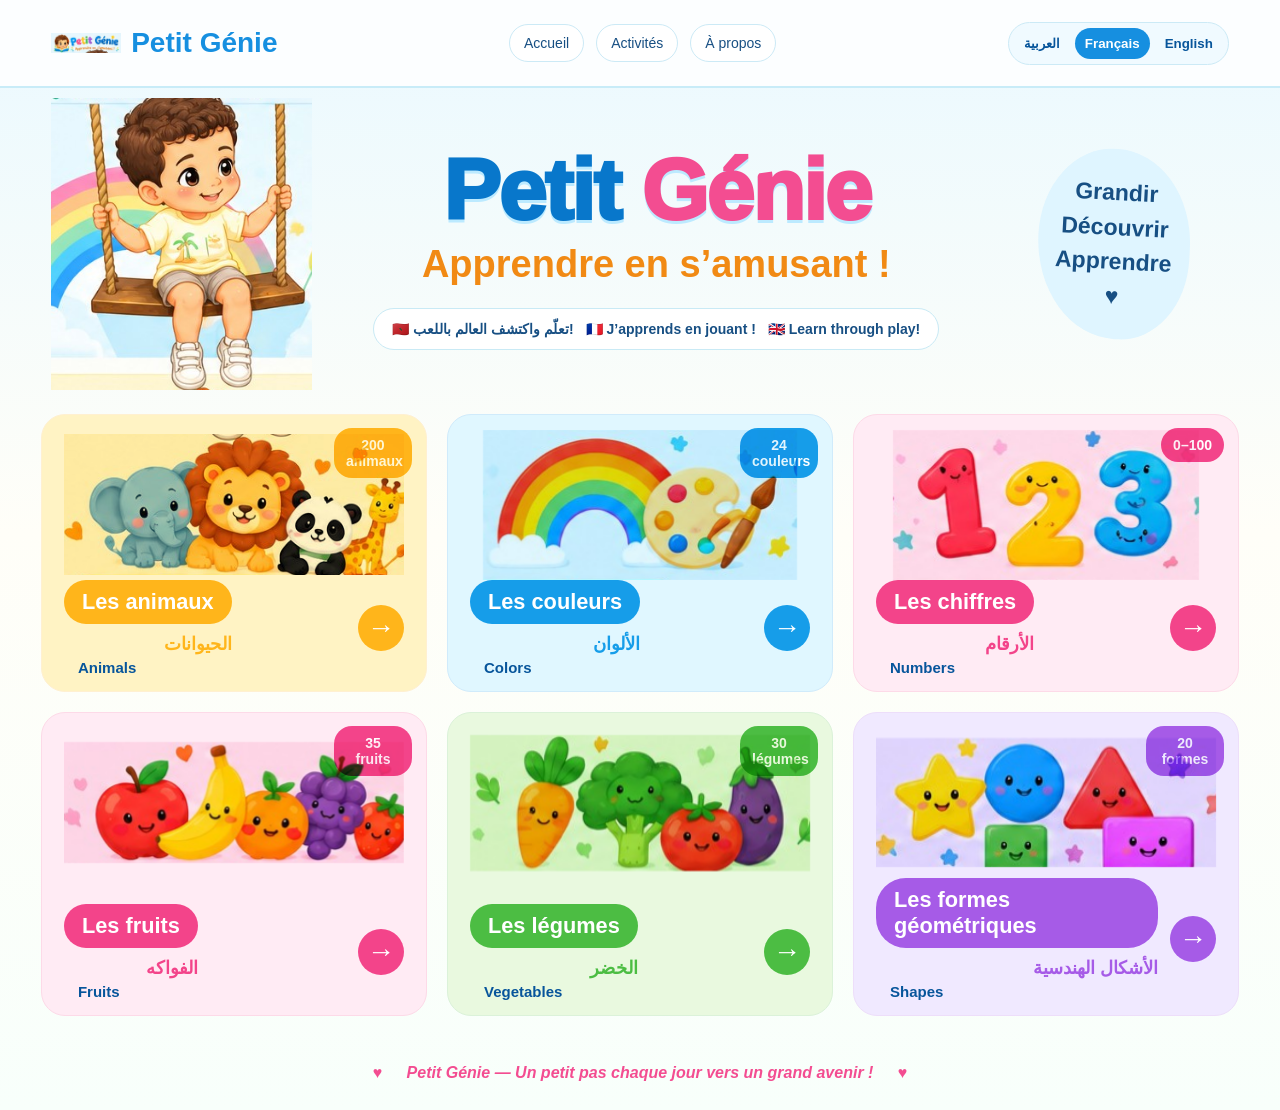
==== index.html @ d6161a0e "Add files via upload" ====
<!doctype html>
<html lang="fr"><head><meta charset="utf-8"><meta name="viewport" content="width=device-width,initial-scale=1">
<meta name="description" content="Petit Génie : apprendre en français, arabe et anglais."><title>Petit Génie — Apprendre en s’amusant !</title>
<link rel="stylesheet" href="style.css"><script defer src="language.js"></script></head>
<body><header class="topbar">
  <a class="brand" href="index.html"><img src="images/logo.png" alt="Petit Génie"><span>Petit Génie</span></a>
  <nav class="nav" aria-label="Main navigation">
    <a href="index.html" data-i18n="home">Accueil</a>
    <a href="index.html#categories" data-i18n="activities">Activités</a>
    <a href="index.html#footer" data-i18n="about">À propos</a>
  </nav>
  <div class="lang-switch" aria-label="Choose language">
    <button type="button" data-lang="ar" aria-pressed="false">العربية</button>
    <button type="button" data-lang="fr" aria-pressed="true">Français</button>
    <button type="button" data-lang="en" aria-pressed="false">English</button>
  </div>
</header>
<section class="hero">
  <img class="hero-character" src="images/enfant-balancoire.png" alt="Un enfant sur une balançoire">
  <div class="hero-center"><h1>Petit <span>Génie</span></h1><div class="tagline" data-i18n="tagline">Apprendre en s’amusant !</div>
    <div class="languages"><span>🇲🇦 <span data-i18n="hero_ar">تعلّم واكتشف العالم باللعب!</span></span><span>🇫🇷 <span data-i18n="hero_fr">J’apprends en jouant !</span></span><span>🇬🇧 <span data-i18n="hero_en">Learn through play!</span></span></div>
  </div><div class="bubble" data-i18n="bubble">Grandir<br>Découvrir<br>Apprendre<br>♥</div>
</section>
<main class="grid" id="categories"><a class="tile yellow" href="Animaux.html">
  <span class="count">200 animaux</span>
  <div class="tile-art"><img src="images/animaux.png" alt="Les animaux"></div>
  <div class="tile-bottom"><div>
    <span class="tile-title" data-i18n-category="animals">Les animaux</span>
    <div class="tile-labels"><span class="ar" lang="ar" dir="rtl">الحيوانات</span><span class="en">Animals</span></div>
  </div><span class="arrow" aria-hidden="true">→</span></div>
</a><a class="tile blue" href="Couleur.html">
  <span class="count">24 couleurs</span>
  <div class="tile-art"><img src="images/couleurs.png" alt="Les couleurs"></div>
  <div class="tile-bottom"><div>
    <span class="tile-title" data-i18n-category="colors">Les couleurs</span>
    <div class="tile-labels"><span class="ar" lang="ar" dir="rtl">الألوان</span><span class="en">Colors</span></div>
  </div><span class="arrow" aria-hidden="true">→</span></div>
</a><a class="tile pink" href="Chiffre.html">
  <span class="count">0–100</span>
  <div class="tile-art"><img src="images/chiffres.png" alt="Les chiffres"></div>
  <div class="tile-bottom"><div>
    <span class="tile-title" data-i18n-category="numbers">Les chiffres</span>
    <div class="tile-labels"><span class="ar" lang="ar" dir="rtl">الأرقام</span><span class="en">Numbers</span></div>
  </div><span class="arrow" aria-hidden="true">→</span></div>
</a><a class="tile pink" href="Fruits.html">
  <span class="count">35 fruits</span>
  <div class="tile-art"><img src="images/fruits.png" alt="Les fruits"></div>
  <div class="tile-bottom"><div>
    <span class="tile-title" data-i18n-category="fruits">Les fruits</span>
    <div class="tile-labels"><span class="ar" lang="ar" dir="rtl">الفواكه</span><span class="en">Fruits</span></div>
  </div><span class="arrow" aria-hidden="true">→</span></div>
</a><a class="tile green" href="Legume.html">
  <span class="count">30 légumes</span>
  <div class="tile-art"><img src="images/legumes.png" alt="Les légumes"></div>
  <div class="tile-bottom"><div>
    <span class="tile-title" data-i18n-category="vegetables">Les légumes</span>
    <div class="tile-labels"><span class="ar" lang="ar" dir="rtl">الخضر</span><span class="en">Vegetables</span></div>
  </div><span class="arrow" aria-hidden="true">→</span></div>
</a><a class="tile purple" href="Forme.html">
  <span class="count">20 formes</span>
  <div class="tile-art"><img src="images/formes.png" alt="Les formes géométriques"></div>
  <div class="tile-bottom"><div>
    <span class="tile-title" data-i18n-category="shapes">Les formes géométriques</span>
    <div class="tile-labels"><span class="ar" lang="ar" dir="rtl">الأشكال الهندسية</span><span class="en">Shapes</span></div>
  </div><span class="arrow" aria-hidden="true">→</span></div>
</a></main>
<footer class="footer" id="footer"><span>♥</span> <span data-i18n="footer">Petit Génie — Un petit pas chaque jour vers un grand avenir !</span> <span>♥</span></footer>
</body></html>
---- style.css ----
:root{--blue:#168fe0;--dark:#07559b;--pink:#f34d91;--yellow:#ffb91e;--green:#48bd43;--purple:#a45be7;--ink:#174f83;--paper:#fffdf7}
*{box-sizing:border-box}html{scroll-behavior:smooth}body{margin:0;font-family:Arial,"Tahoma",sans-serif;color:var(--ink);background:linear-gradient(180deg,#eaf9ff 0,#fffef8 48%,#f8fffb 100%);min-height:100vh}
a{color:inherit;text-decoration:none}.topbar{display:flex;align-items:center;justify-content:space-between;gap:18px;padding:12px clamp(16px,4vw,56px);border-bottom:2px solid #c8ecf8;background:#ffffffd9;position:relative;z-index:2}.brand{display:flex;align-items:center;gap:10px;font-weight:900;color:var(--blue);font-size:clamp(18px,2.4vw,28px)}.brand img{width:70px;height:62px;object-fit:contain}.nav{display:flex;gap:12px;align-items:center;flex-wrap:wrap;font-size:14px}.nav a,.pill{background:#fff;border:1px solid #cceaf6;border-radius:24px;padding:10px 14px}.nav a:hover,.nav a.active{background:#e4f7ff;border-color:#8dd5f0}.hero{display:grid;grid-template-columns:minmax(140px, .8fr) minmax(300px,2fr) minmax(120px,.7fr);align-items:center;gap:18px;padding:10px clamp(16px,4vw,56px) 24px;max-width:1500px;margin:auto}.hero-character{width:100%;max-height:315px;object-fit:contain;object-position:center bottom}.hero-center{text-align:center}.hero h1{font-size:clamp(38px,7vw,86px);line-height:1;margin:10px 0;color:#0877cb;font-weight:1000;letter-spacing:-2px;text-shadow:0 3px #bceaff}.hero h1 span{color:#f34d91}.tagline{font-size:clamp(21px,3vw,38px);font-weight:900;color:#f18a14;margin:10px 0 22px}.languages{display:inline-flex;gap:12px;flex-wrap:wrap;justify-content:center;background:#fff;border:1px solid #c9eaf5;border-radius:28px;padding:12px 18px;font-weight:bold;font-size:14px}.bubble{justify-self:center;background:#dff5ff;border-radius:48% 52% 45% 55%;padding:26px 18px;text-align:center;font-size:clamp(16px,2vw,23px);font-weight:bold;transform:rotate(3deg);line-height:1.5}.grid{display:grid;grid-template-columns:repeat(3,minmax(0,1fr));gap:20px;max-width:1450px;margin:0 auto;padding:0 clamp(16px,3.2vw,48px) 30px}.tile{--tile:#fff3c4;--accent:#ffb51b;background:var(--tile);border:1px solid color-mix(in srgb,var(--accent) 20%,white);border-radius:24px;min-height:265px;padding:15px 22px;display:flex;flex-direction:column;position:relative;overflow:hidden;transition:transform .18s,box-shadow .18s}.tile:hover{transform:translateY(-4px);box-shadow:0 12px 24px #6bb7d51c}.tile.blue{--tile:#e0f7ff;--accent:#169de9}.tile.pink{--tile:#ffebf4;--accent:#f3448a}.tile.green{--tile:#e9f9df;--accent:#4cbd43}.tile.purple{--tile:#f0e9ff;--accent:#a65be7}.tile-art{height:150px;display:flex;align-items:center;justify-content:center}.tile-art img{width:100%;height:100%;object-fit:contain;mix-blend-mode:multiply}.count{position:absolute;right:14px;top:13px;background:var(--accent);color:white;border-radius:18px;padding:9px 12px;text-align:center;font-size:14px;font-weight:bold;max-width:78px}.tile-bottom{display:flex;align-items:center;gap:12px;margin-top:auto}.tile-title{display:inline-block;background:var(--accent);color:white;border-radius:30px;padding:9px 18px;font-size:clamp(16px,1.7vw,22px);font-weight:bold}.tile-labels{display:flex;flex-direction:column;gap:4px;margin:9px 0 0 14px;font-weight:bold}.tile-labels .ar{font-size:18px;color:var(--accent)}.tile-labels .en{font-size:15px;color:var(--dark)}.arrow{margin-left:auto;align-self:center;flex:0 0 46px;width:46px;height:46px;border-radius:50%;background:var(--accent);color:white;display:grid;place-items:center;font-size:28px}.footer{text-align:center;padding:18px 12px 28px;color:#1766a6;font-weight:bold;font-style:italic}.footer span{color:#f34d91;padding:0 10px}.lesson{max-width:1050px;margin:25px auto 50px;padding:0 20px}.lesson-panel{background:white;border:2px solid #d6f0fa;border-radius:28px;padding:clamp(20px,4vw,42px);box-shadow:0 10px 28px #59b4d51a;text-align:center}.lesson h1{font-size:clamp(30px,5vw,54px);margin:8px 0;color:var(--accent,#168fe0)}.lesson-art{width:min(100%,520px);height:270px;object-fit:contain;margin:8px auto}.lesson p{font-size:18px;line-height:1.7}.back{display:inline-block;margin-top:18px;background:var(--blue);color:white;border-radius:24px;padding:12px 22px;font-weight:bold}.examples{display:flex;flex-wrap:wrap;justify-content:center;gap:12px;margin:22px 0}.example{background:#f0faff;border:1px solid #d5eff8;border-radius:18px;padding:14px 18px;font-size:20px;font-weight:bold}
@media(max-width:900px){.hero{grid-template-columns:130px 1fr}.bubble{display:none}.hero-character{max-height:230px}.grid{grid-template-columns:repeat(2,minmax(0,1fr))}.nav{justify-content:flex-end}}
@media(max-width:560px){.topbar{align-items:flex-start}.brand img{width:48px;height:48px}.nav{gap:6px}.nav a{padding:8px;font-size:12px}.hero{grid-template-columns:1fr;padding-top:14px}.hero-character{display:none}.hero h1{letter-spacing:-1px}.languages{font-size:12px;padding:10px}.grid{grid-template-columns:1fr;gap:14px}.tile{min-height:250px}.tile-art{height:145px}}

.lang-switch{display:flex;gap:5px;align-items:center;background:#f0faff;padding:5px;border-radius:24px;border:1px solid #cceaf6}
.lang-switch button{border:0;background:transparent;color:#07559b;border-radius:18px;padding:8px 10px;font-weight:bold;cursor:pointer}
.lang-switch button[aria-pressed="true"]{background:#168fe0;color:white}
@media(max-width:560px){.lang-switch{gap:1px}.lang-switch button{padding:7px;font-size:11px}}
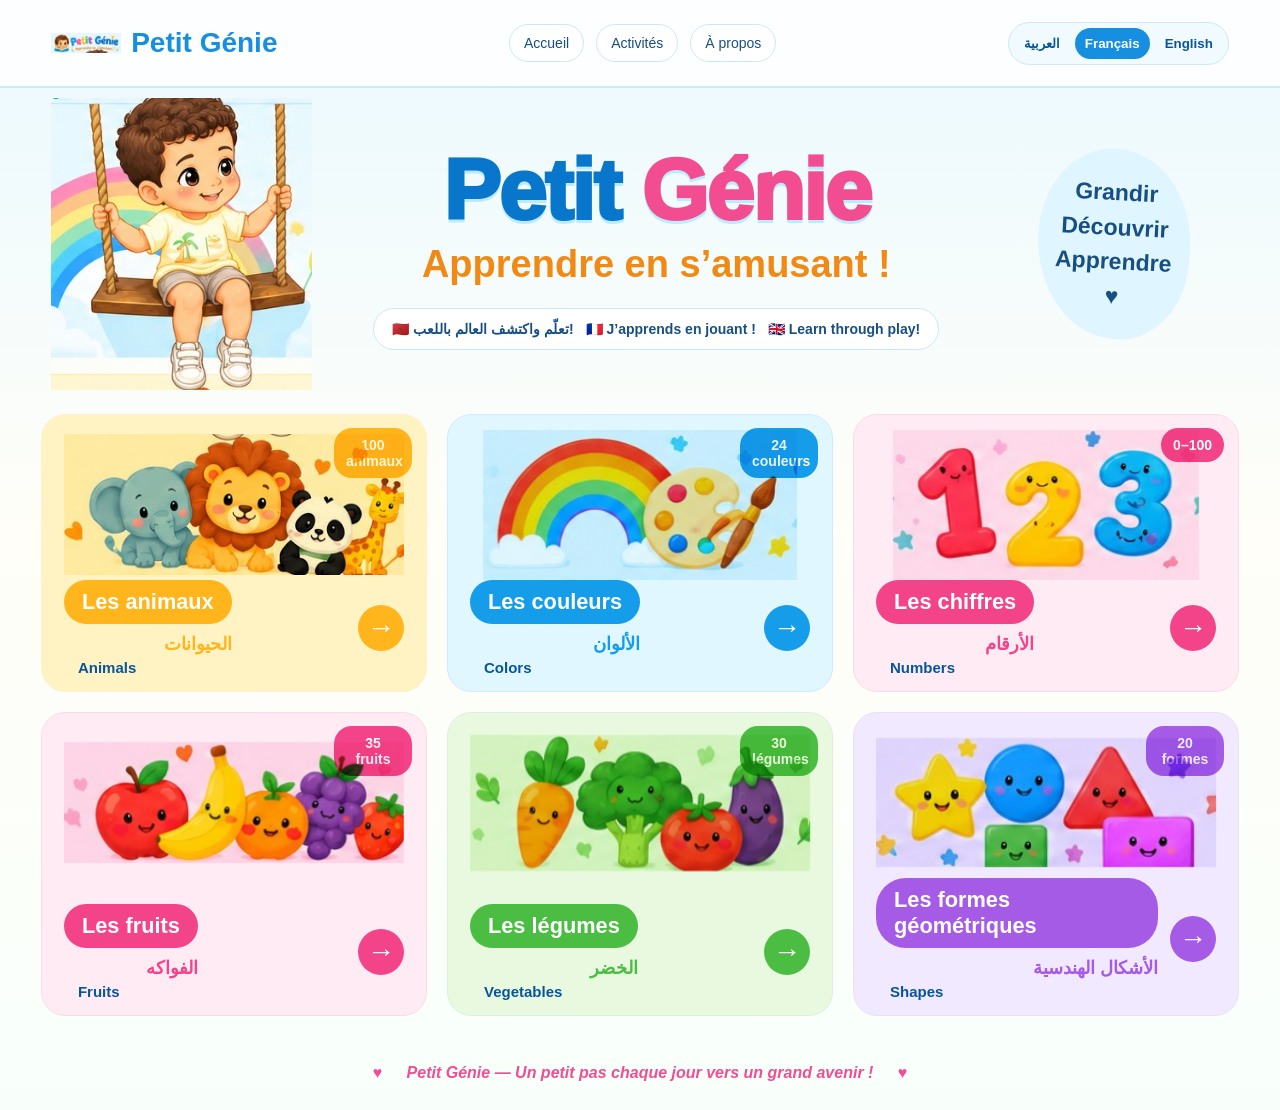
==== commit 5d91670b: "Update index.html" ====
--- a/index.html
+++ b/index.html
@@ -21,8 +21,8 @@
     <div class="languages"><span>🇲🇦 <span data-i18n="hero_ar">تعلّم واكتشف العالم باللعب!</span></span><span>🇫🇷 <span data-i18n="hero_fr">J’apprends en jouant !</span></span><span>🇬🇧 <span data-i18n="hero_en">Learn through play!</span></span></div>
   </div><div class="bubble" data-i18n="bubble">Grandir<br>Découvrir<br>Apprendre<br>♥</div>
 </section>
-<main class="grid" id="categories"><a class="tile yellow" href="Animaux.html">
-  <span class="count">200 animaux</span>
+<main class="grid" id="categories"><a class="tile yellow" href="animaux.html">
+  <span class="count">100 animaux</span>
   <div class="tile-art"><img src="images/animaux.png" alt="Les animaux"></div>
   <div class="tile-bottom"><div>
     <span class="tile-title" data-i18n-category="animals">Les animaux</span>
@@ -65,4 +65,4 @@
   </div><span class="arrow" aria-hidden="true">→</span></div>
 </a></main>
 <footer class="footer" id="footer"><span>♥</span> <span data-i18n="footer">Petit Génie — Un petit pas chaque jour vers un grand avenir !</span> <span>♥</span></footer>
-</body></html>+</body></html>
